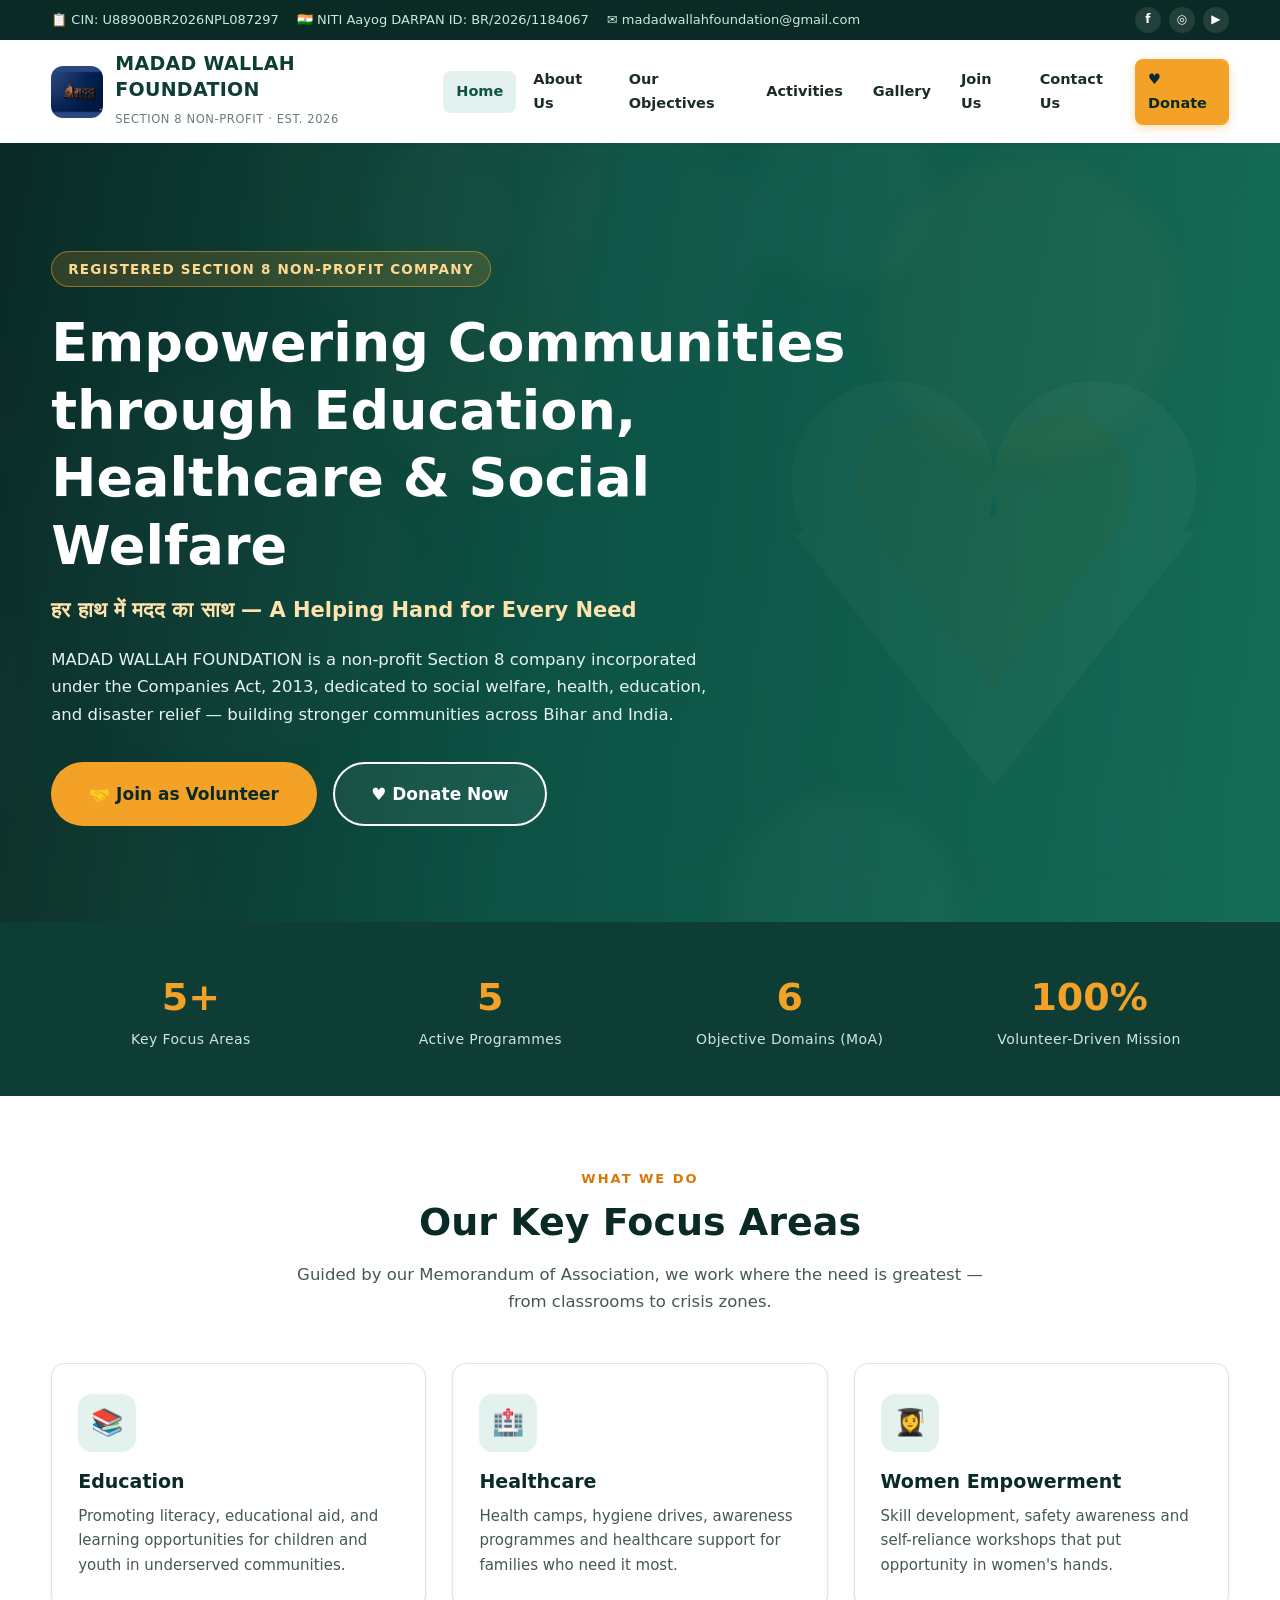
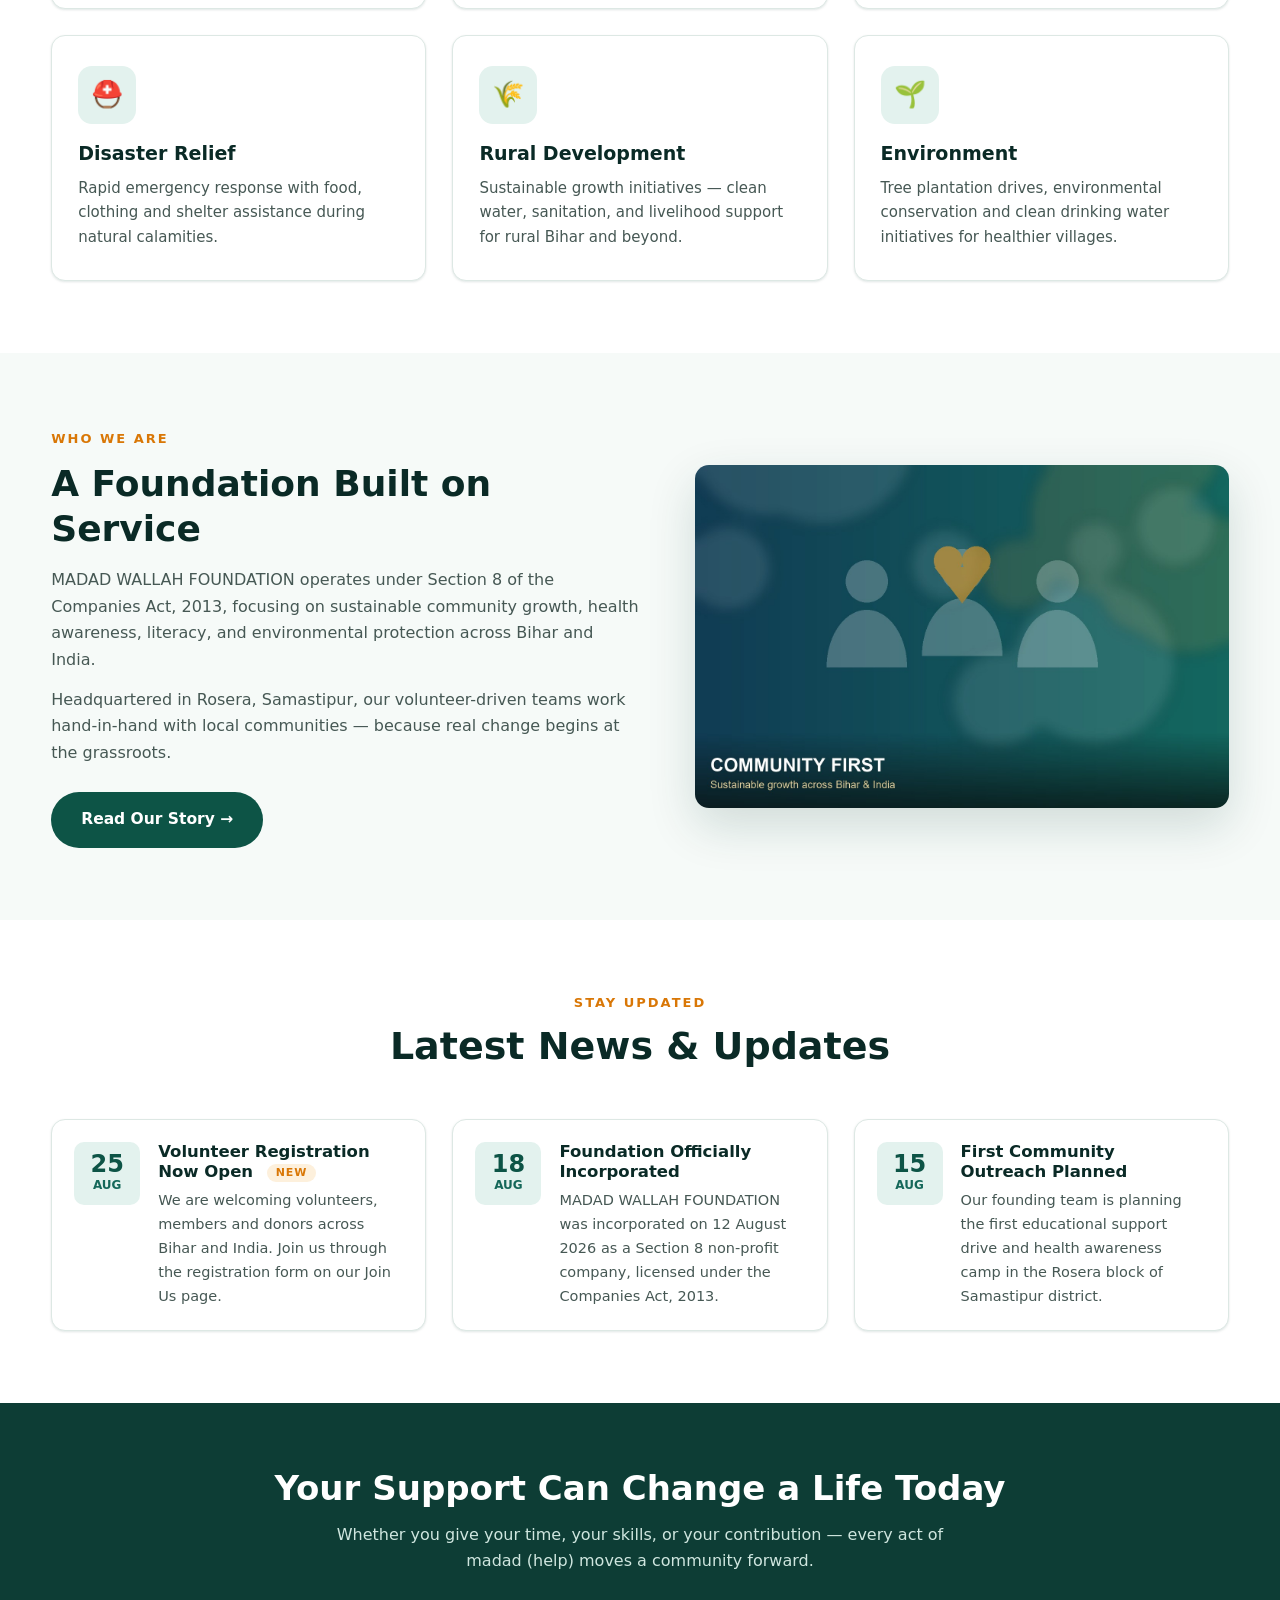
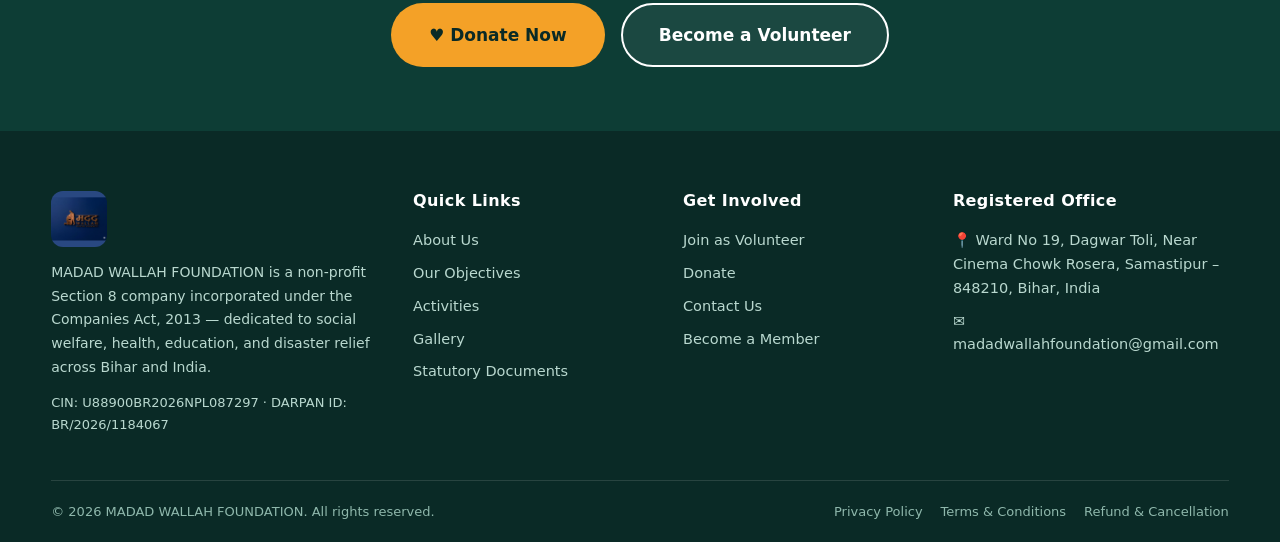
==== index.html @ ef41a932 "MWF NGO website: 12 pages, real logo + director photos" ====
<!DOCTYPE html>
<html lang="en">
<head>
  <meta charset="UTF-8">
  <meta name="viewport" content="width=device-width, initial-scale=1.0">
  <title>Madad Wallah Foundation — Empowering Communities through Education, Healthcare &amp; Social Welfare</title>
  <meta name="description" content="MADAD WALLAH FOUNDATION is a Section 8 non-profit company dedicated to social welfare, health, education, women empowerment, disaster relief and rural development across Bihar and India. DARPAN ID: BR/2026/1184067.">
  <meta name="keywords" content="NGO Bihar, Madad Wallah Foundation, Section 8 company, education NGO, healthcare camps, disaster relief, Samastipur, volunteer, donate">
  <meta property="og:title" content="Madad Wallah Foundation — A Helping Hand for Every Need">
  <meta property="og:description" content="Non-profit Section 8 company dedicated to social welfare, health, education and disaster relief across Bihar and India.">
  <meta property="og:type" content="website">
  <meta property="og:image" content="images/hero-main.jpg">
  <link rel="icon" type="image/png" href="images/favicon.png">
  <link rel="stylesheet" href="css/style.css">
  <script type="application/ld+json">
  {
    "@context": "https://schema.org",
    "@type": "NGO",
    "name": "MADAD WALLAH FOUNDATION",
    "alternateName": "Madad Wallah Foundation",
    "description": "Non-profit Section 8 company incorporated under the Companies Act, 2013, dedicated to social welfare, health, education, and disaster relief.",
    "foundingDate": "2026-08-12",
    "email": "madadwallahfoundation@gmail.com",
    "address": {
      "@type": "PostalAddress",
      "streetAddress": "Ward No 19, Dagwar Toli, Near Cinema Chowk Rosera",
      "addressLocality": "Rosera",
      "addressRegion": "Samastipur, Bihar",
      "postalCode": "848210",
      "addressCountry": "IN"
    },
    "areaServed": "India",
    "identifier": [
      {"@type": "PropertyValue", "name": "CIN", "value": "U88900BR2026NPL087297"},
      {"@type": "PropertyValue", "name": "DARPAN ID", "value": "BR/2026/1184067"},
      {"@type": "PropertyValue", "name": "PAN", "value": "AAVCM3586H"}
    ]
  }
  </script>
</head>
<body>
<a class="skip-link" href="#main">Skip to main content</a>

<!-- ======= TOP INFO BAR ======= -->
<div class="topbar">
  <div class="container">
    <div class="reg-info">
      <span>📋 CIN: U88900BR2026NPL087297</span>
      <span>🇮🇳 NITI Aayog DARPAN ID: BR/2026/1184067</span>
      <span>✉️ madadwallahfoundation@gmail.com</span>
    </div>
    <div class="socials">
      <a href="#" aria-label="Facebook" title="Facebook">f</a>
      <a href="#" aria-label="Instagram" title="Instagram">◎</a>
      <a href="#" aria-label="YouTube" title="YouTube">▶</a>
    </div>
  </div>
</div>

<!-- ======= HEADER / NAV ======= -->
<header class="site-header">
  <div class="container">
    <a class="brand" href="index.html">
      <img src="images/logo.png" alt="Madad Wallah Foundation logo">
      <span>
        <span class="brand-name">MADAD WALLAH FOUNDATION</span><br>
        <span class="brand-sub">Section 8 Non-Profit · Est. 2026</span>
      </span>
    </a>
    <button class="nav-toggle" aria-label="Toggle navigation menu" aria-expanded="false">☰</button>
    <nav class="main-nav" aria-label="Primary navigation">
      <ul>
        <li><a href="index.html">Home</a></li>
        <li><a href="about.html">About Us</a></li>
        <li><a href="objectives.html">Our Objectives</a></li>
        <li><a href="activities.html">Activities</a></li>
        <li><a href="gallery.html">Gallery</a></li>
        <li><a href="join.html">Join Us</a></li>
        <li><a href="contact.html">Contact Us</a></li>
        <li><a href="donate.html" class="nav-donate">♥ Donate</a></li>
      </ul>
    </nav>
  </div>
</header>

<main id="main">

<!-- ======= HERO ======= -->
<section class="hero">
  <div class="container">
    <span class="kicker">Registered Section 8 Non-Profit Company</span>
    <h1>Empowering Communities through Education, Healthcare &amp; Social Welfare</h1>
    <p class="tagline">हर हाथ में मदद का साथ — A Helping Hand for Every Need</p>
    <p class="intro">MADAD WALLAH FOUNDATION is a non-profit Section 8 company incorporated under the Companies Act, 2013, dedicated to social welfare, health, education, and disaster relief — building stronger communities across Bihar and India.</p>
    <div class="cta-row">
      <a href="join.html" class="btn btn-accent btn-lg">🤝 Join as Volunteer</a>
      <a href="donate.html" class="btn btn-outline btn-lg">♥ Donate Now</a>
    </div>
  </div>
</section>

<!-- ======= STATS ======= -->
<section class="stats" aria-label="Foundation highlights">
  <div class="container">
    <div class="stat"><div class="num" data-count="5" data-suffix="+">0</div><div class="lbl">Key Focus Areas</div></div>
    <div class="stat"><div class="num" data-count="5" data-suffix="">0</div><div class="lbl">Active Programmes</div></div>
    <div class="stat"><div class="num" data-count="6" data-suffix="">0</div><div class="lbl">Objective Domains (MoA)</div></div>
    <div class="stat"><div class="num" data-count="100" data-suffix="%">0</div><div class="lbl">Volunteer-Driven Mission</div></div>
  </div>
</section>

<!-- ======= KEY FOCUS AREAS ======= -->
<section class="section">
  <div class="container">
    <div class="section-head">
      <span class="eyebrow">What We Do</span>
      <h2>Our Key Focus Areas</h2>
      <p>Guided by our Memorandum of Association, we work where the need is greatest — from classrooms to crisis zones.</p>
    </div>
    <div class="grid grid-3">
      <div class="card">
        <div class="icon">📚</div>
        <h3>Education</h3>
        <p>Promoting literacy, educational aid, and learning opportunities for children and youth in underserved communities.</p>
      </div>
      <div class="card">
        <div class="icon">🏥</div>
        <h3>Healthcare</h3>
        <p>Health camps, hygiene drives, awareness programmes and healthcare support for families who need it most.</p>
      </div>
      <div class="card">
        <div class="icon">👩‍🎓</div>
        <h3>Women Empowerment</h3>
        <p>Skill development, safety awareness and self-reliance workshops that put opportunity in women's hands.</p>
      </div>
      <div class="card">
        <div class="icon">⛑️</div>
        <h3>Disaster Relief</h3>
        <p>Rapid emergency response with food, clothing and shelter assistance during natural calamities.</p>
      </div>
      <div class="card">
        <div class="icon">🌾</div>
        <h3>Rural Development</h3>
        <p>Sustainable growth initiatives — clean water, sanitation, and livelihood support for rural Bihar and beyond.</p>
      </div>
      <div class="card">
        <div class="icon">🌱</div>
        <h3>Environment</h3>
        <p>Tree plantation drives, environmental conservation and clean drinking water initiatives for healthier villages.</p>
      </div>
    </div>
  </div>
</section>

<!-- ======= ABOUT PREVIEW ======= -->
<section class="section section-soft">
  <div class="container">
    <div class="about-split">
      <div>
        <span class="eyebrow" style="color:var(--saffron-600);font-weight:800;letter-spacing:2px;text-transform:uppercase;font-size:13px;">Who We Are</span>
        <h2 style="font-size:clamp(26px,3vw,36px);margin:10px 0 16px;">A Foundation Built on Service</h2>
        <p style="color:var(--ink-soft);margin-bottom:14px;">MADAD WALLAH FOUNDATION operates under Section 8 of the Companies Act, 2013, focusing on sustainable community growth, health awareness, literacy, and environmental protection across Bihar and India.</p>
        <p style="color:var(--ink-soft);margin-bottom:26px;">Headquartered in Rosera, Samastipur, our volunteer-driven teams work hand-in-hand with local communities — because real change begins at the grassroots.</p>
        <a href="about.html" class="btn btn-primary">Read Our Story →</a>
      </div>
      <img src="images/about-community.jpg" alt="Madad Wallah Foundation volunteers working with the community" loading="lazy">
    </div>
  </div>
</section>

<!-- ======= LATEST NEWS ======= -->
<section class="section">
  <div class="container">
    <div class="section-head">
      <span class="eyebrow">Stay Updated</span>
      <h2>Latest News &amp; Updates</h2>
    </div>
    <div class="grid grid-3">
      <article class="news-item">
        <div class="date"><div class="d">25</div><div class="m">Aug</div></div>
        <div>
          <h3>Volunteer Registration Now Open <span class="badge-new">New</span></h3>
          <p>We are welcoming volunteers, members and donors across Bihar and India. Join us through the registration form on our Join Us page.</p>
        </div>
      </article>
      <article class="news-item">
        <div class="date"><div class="d">18</div><div class="m">Aug</div></div>
        <div>
          <h3>Foundation Officially Incorporated</h3>
          <p>MADAD WALLAH FOUNDATION was incorporated on 12 August 2026 as a Section 8 non-profit company, licensed under the Companies Act, 2013.</p>
        </div>
      </article>
      <article class="news-item">
        <div class="date"><div class="d">15</div><div class="m">Aug</div></div>
        <div>
          <h3>First Community Outreach Planned</h3>
          <p>Our founding team is planning the first educational support drive and health awareness camp in the Rosera block of Samastipur district.</p>
        </div>
      </article>
    </div>
  </div>
</section>

<!-- ======= CTA BAND ======= -->
<section class="section section-dark" style="padding:64px 0;">
  <div class="container" style="text-align:center;">
    <h2 style="font-size:clamp(24px,3vw,34px);margin-bottom:12px;">Your Support Can Change a Life Today</h2>
    <p style="max-width:620px;margin:0 auto 28px;color:#cfe6df;">Whether you give your time, your skills, or your contribution — every act of madad (help) moves a community forward.</p>
    <div class="cta-row" style="display:flex;gap:16px;justify-content:center;flex-wrap:wrap;">
      <a href="donate.html" class="btn btn-accent btn-lg">♥ Donate Now</a>
      <a href="join.html" class="btn btn-outline btn-lg">Become a Volunteer</a>
    </div>
  </div>
</section>

</main>

<!-- ======= FOOTER ======= -->
<footer class="site-footer">
  <div class="container">
    <div class="footer-grid">
      <div class="footer-brand">
        <img src="images/logo.png" alt="Madad Wallah Foundation logo">
        <p>MADAD WALLAH FOUNDATION is a non-profit Section 8 company incorporated under the Companies Act, 2013 — dedicated to social welfare, health, education, and disaster relief across Bihar and India.</p>
        <p style="margin-top:12px;font-size:13px;">CIN: U88900BR2026NPL087297 · DARPAN ID: BR/2026/1184067</p>
      </div>
      <div>
        <h4>Quick Links</h4>
        <ul>
          <li><a href="about.html">About Us</a></li>
          <li><a href="objectives.html">Our Objectives</a></li>
          <li><a href="activities.html">Activities</a></li>
          <li><a href="gallery.html">Gallery</a></li>
          <li><a href="transparency.html">Statutory Documents</a></li>
        </ul>
      </div>
      <div>
        <h4>Get Involved</h4>
        <ul>
          <li><a href="join.html">Join as Volunteer</a></li>
          <li><a href="donate.html">Donate</a></li>
          <li><a href="contact.html">Contact Us</a></li>
          <li><a href="join.html">Become a Member</a></li>
        </ul>
      </div>
      <div>
        <h4>Registered Office</h4>
        <ul>
          <li>📍 Ward No 19, Dagwar Toli, Near Cinema Chowk Rosera, Samastipur – 848210, Bihar, India</li>
          <li>✉️ <a href="mailto:madadwallahfoundation@gmail.com">madadwallahfoundation@gmail.com</a></li>
        </ul>
      </div>
    </div>
    <div class="footer-bottom">
      <span>© <span data-year>2026</span> MADAD WALLAH FOUNDATION. All rights reserved.</span>
      <div class="footer-legal">
        <a href="privacy-policy.html">Privacy Policy</a>
        <a href="terms.html">Terms &amp; Conditions</a>
        <a href="refund-policy.html">Refund &amp; Cancellation</a>
      </div>
    </div>
  </div>
</footer>

<button class="back-top" aria-label="Back to top">↑</button>
<script src="js/main.js"></script>
</body>
</html>
---- css/style.css ----
/* ============================================================
   MADAD WALLAH FOUNDATION — Main Stylesheet
   Production NGO website · Section 8 Company
   ============================================================ */

:root {
  --green-900: #0a2a26;
  --green-800: #0d3d35;
  --green-700: #0d5446;
  --green-600: #15685a;
  --green-500: #1e8a72;
  --green-100: #e3f2ee;
  --green-50:  #f2faf7;
  --saffron-600: #d97706;
  --saffron-500: #f4a127;
  --saffron-100: #fdf0dc;
  --ink: #1c2b28;
  --ink-soft: #465854;
  --muted: #6b7d78;
  --line: #dde8e4;
  --bg: #ffffff;
  --bg-soft: #f6faf8;
  --white: #ffffff;
  --danger: #b91c1c;
  --radius: 14px;
  --radius-sm: 9px;
  --shadow-sm: 0 1px 3px rgba(13, 61, 53, .08), 0 1px 2px rgba(13, 61, 53, .05);
  --shadow-md: 0 6px 24px rgba(13, 61, 53, .10);
  --shadow-lg: 0 18px 48px rgba(13, 61, 53, .16);
  --font-head: "Segoe UI", "Trebuchet MS", system-ui, -apple-system, sans-serif;
  --font-body: "Segoe UI", system-ui, -apple-system, "Helvetica Neue", Arial, sans-serif;
}

* { margin: 0; padding: 0; box-sizing: border-box; }
html { scroll-behavior: smooth; }
body {
  font-family: var(--font-body);
  color: var(--ink);
  background: var(--bg);
  line-height: 1.65;
  font-size: 16px;
  -webkit-font-smoothing: antialiased;
}
img { max-width: 100%; display: block; }
a { color: var(--green-600); text-decoration: none; }
a:hover { color: var(--green-500); }
h1, h2, h3, h4 { font-family: var(--font-head); line-height: 1.25; color: var(--green-900); }
.container { width: min(1180px, 92%); margin: 0 auto; }
.section { padding: 72px 0; }
.section-soft { background: var(--bg-soft); }
.section-dark { background: var(--green-800); color: #dcefe9; }
.section-dark h2, .section-dark h3 { color: #fff; }

/* ---------- accessibility ---------- */
.skip-link {
  position: absolute; left: -9999px; top: 0; z-index: 200;
  background: var(--green-700); color: #fff; padding: 10px 18px; border-radius: 0 0 8px 0;
}
.skip-link:focus { left: 0; color: #fff; }
:focus-visible { outline: 3px solid var(--saffron-500); outline-offset: 2px; }

/* ---------- top info bar ---------- */
.topbar {
  background: var(--green-900);
  color: #cfe6df;
  font-size: 13px;
}
.topbar .container {
  display: flex; align-items: center; justify-content: space-between;
  gap: 12px; padding: 7px 0; flex-wrap: wrap;
}
.topbar .reg-info { display: flex; gap: 18px; flex-wrap: wrap; }
.topbar .reg-info span { display: inline-flex; align-items: center; gap: 6px; }
.topbar .socials { display: flex; gap: 8px; }
.topbar .socials a {
  width: 26px; height: 26px; border-radius: 50%;
  display: inline-flex; align-items: center; justify-content: center;
  background: rgba(255,255,255,.10); color: #fff; font-size: 12px; font-weight: 700;
  transition: background .2s;
}
.topbar .socials a:hover { background: var(--saffron-500); color: var(--green-900); }

/* ---------- header / nav ---------- */
.site-header {
  background: #fff; position: sticky; top: 0; z-index: 100;
  box-shadow: var(--shadow-sm);
}
.site-header .container {
  display: flex; align-items: center; justify-content: space-between;
  padding: 12px 0; gap: 20px;
}
.brand { display: flex; align-items: center; gap: 12px; }
.brand img { width: 52px; height: 52px; border-radius: 12px; }
.brand .brand-name { font-family: var(--font-head); font-weight: 800; font-size: 19px; color: var(--green-800); letter-spacing: .3px; line-height: 1.15; }
.brand .brand-sub { font-size: 11.5px; color: var(--muted); letter-spacing: .6px; text-transform: uppercase; }

.main-nav ul { display: flex; list-style: none; gap: 4px; align-items: center; }
.main-nav a {
  display: block; padding: 9px 13px; border-radius: 8px;
  color: var(--ink); font-weight: 600; font-size: 14.5px; transition: all .18s;
}
.main-nav a:hover { background: var(--green-100); color: var(--green-700); }
.main-nav a.active { color: var(--green-700); background: var(--green-100); }
.main-nav a.nav-donate {
  background: var(--saffron-500); color: var(--green-900); font-weight: 800;
  box-shadow: 0 3px 10px rgba(244,161,39,.35);
}
.main-nav a.nav-donate:hover { background: var(--saffron-600); color: #fff; }

.nav-toggle {
  display: none; background: none; border: 2px solid var(--green-700);
  border-radius: 8px; padding: 7px 11px; cursor: pointer; color: var(--green-700);
  font-size: 20px; line-height: 1;
}

/* ---------- buttons ---------- */
.btn {
  display: inline-flex; align-items: center; justify-content: center; gap: 9px;
  padding: 13px 28px; border-radius: 999px; font-weight: 700; font-size: 15.5px;
  border: 2px solid transparent; cursor: pointer; transition: all .2s; text-align: center;
}
.btn-primary { background: var(--green-700); color: #fff; }
.btn-primary:hover { background: var(--green-600); color: #fff; transform: translateY(-2px); box-shadow: var(--shadow-md); }
.btn-accent { background: var(--saffron-500); color: var(--green-900); }
.btn-accent:hover { background: var(--saffron-600); color: #fff; transform: translateY(-2px); box-shadow: var(--shadow-md); }
.btn-outline { border-color: #fff; color: #fff; background: rgba(255,255,255,.06); }
.btn-outline:hover { background: #fff; color: var(--green-800); }
.btn-outline-dark { border-color: var(--green-700); color: var(--green-700); }
.btn-outline-dark:hover { background: var(--green-700); color: #fff; }
.btn-lg { padding: 16px 36px; font-size: 17px; }
.btn-block { width: 100%; }

/* ---------- hero ---------- */
.hero {
  position: relative; color: #fff; overflow: hidden;
  background: linear-gradient(100deg, rgba(10,42,38,.92) 0%, rgba(13,84,70,.82) 45%, rgba(21,110,88,.62) 100%),
              url("../images/hero-main.jpg") center/cover no-repeat;
}
.hero .container { padding: 108px 0 96px; position: relative; z-index: 2; }
.hero .kicker {
  display: inline-block; background: rgba(244,161,39,.16); border: 1px solid rgba(244,161,39,.5);
  color: #ffd98f; padding: 6px 16px; border-radius: 999px; font-size: 13.5px; font-weight: 700;
  letter-spacing: 1.2px; text-transform: uppercase; margin-bottom: 22px;
}
.hero h1 { color: #fff; font-size: clamp(30px, 4.6vw, 54px); font-weight: 800; max-width: 820px; margin-bottom: 14px; }
.hero .tagline { font-size: clamp(17px, 2vw, 21px); color: #ffe3ae; font-weight: 600; margin-bottom: 18px; }
.hero p.intro { max-width: 680px; font-size: 16.5px; color: #e6f4ef; margin-bottom: 34px; }
.hero .cta-row { display: flex; gap: 16px; flex-wrap: wrap; }

/* ---------- section headings ---------- */
.section-head { text-align: center; max-width: 720px; margin: 0 auto 48px; }
.section-head .eyebrow {
  color: var(--saffron-600); font-weight: 800; letter-spacing: 2px; text-transform: uppercase;
  font-size: 13px; margin-bottom: 10px; display: block;
}
.section-head h2 { font-size: clamp(26px, 3.2vw, 38px); margin-bottom: 14px; }
.section-head p { color: var(--ink-soft); font-size: 16.5px; }

/* ---------- cards / grids ---------- */
.grid { display: grid; gap: 26px; }
.grid-2 { grid-template-columns: repeat(2, 1fr); }
.grid-3 { grid-template-columns: repeat(3, 1fr); }
.grid-4 { grid-template-columns: repeat(4, 1fr); }

.card {
  background: #fff; border: 1px solid var(--line); border-radius: var(--radius);
  padding: 30px 26px; box-shadow: var(--shadow-sm); transition: all .22s;
}
.card:hover { transform: translateY(-5px); box-shadow: var(--shadow-md); border-color: #c4ddd5; }
.card .icon {
  width: 58px; height: 58px; border-radius: 14px; display: flex; align-items: center; justify-content: center;
  font-size: 26px; margin-bottom: 18px; background: var(--green-100);
}
.card h3 { font-size: 19px; margin-bottom: 10px; }
.card p { color: var(--ink-soft); font-size: 15px; }

/* ---------- stats strip ---------- */
.stats { background: var(--green-800); color: #fff; }
.stats .container { display: grid; grid-template-columns: repeat(4, 1fr); gap: 20px; padding: 44px 0; text-align: center; }
.stat .num { font-size: 38px; font-weight: 800; color: var(--saffron-500); font-family: var(--font-head); }
.stat .lbl { font-size: 14px; color: #cfe6df; letter-spacing: .4px; }

/* ---------- news ---------- */
.news-item {
  display: flex; gap: 18px; background: #fff; border: 1px solid var(--line);
  border-radius: var(--radius); padding: 22px; box-shadow: var(--shadow-sm);
}
.news-item .date {
  flex: 0 0 66px; text-align: center; background: var(--green-100); border-radius: 10px;
  padding: 10px 6px; height: fit-content;
}
.news-item .date .d { font-size: 24px; font-weight: 800; color: var(--green-700); line-height: 1; }
.news-item .date .m { font-size: 12px; font-weight: 700; color: var(--green-600); text-transform: uppercase; }
.news-item h3 { font-size: 16.5px; margin-bottom: 6px; }
.news-item p { font-size: 14.5px; color: var(--ink-soft); }
.badge-new {
  display: inline-block; background: var(--saffron-100); color: var(--saffron-600);
  font-size: 11px; font-weight: 800; padding: 2px 9px; border-radius: 999px;
  letter-spacing: .8px; text-transform: uppercase; margin-left: 8px; vertical-align: middle;
}

/* ---------- page hero (inner pages) ---------- */
.page-hero {
  background: linear-gradient(100deg, rgba(10,42,38,.94), rgba(13,84,70,.86)),
              url("../images/hero-main.jpg") center/cover no-repeat;
  color: #fff; padding: 64px 0; text-align: center;
}
.page-hero h1 { color: #fff; font-size: clamp(28px, 4vw, 44px); margin-bottom: 10px; }
.page-hero p { color: #d7ece5; max-width: 640px; margin: 0 auto; font-size: 16.5px; }
.breadcrumb { font-size: 13.5px; color: #a9cfc3; margin-top: 14px; }
.breadcrumb a { color: #ffd98f; }

/* ---------- about ---------- */
.about-split { display: grid; grid-template-columns: 1.05fr .95fr; gap: 54px; align-items: center; }
.about-split img { border-radius: var(--radius); box-shadow: var(--shadow-lg); }
.vm-card { border-left: 5px solid var(--saffron-500); }
.vm-card.mission { border-left-color: var(--green-600); }

.leader-card { text-align: center; }
.leader-card img {
  width: 132px; height: 132px; border-radius: 50%; margin: 0 auto 16px;
  border: 4px solid var(--green-100); box-shadow: var(--shadow-sm); object-fit: cover;
}
.leader-card h3 { font-size: 18px; }
.leader-card .role { color: var(--saffron-600); font-weight: 700; font-size: 13.5px; text-transform: uppercase; letter-spacing: 1px; margin-bottom: 8px; }
.leader-card p { font-size: 14px; }
.bio-list { list-style: none; margin-top: 14px; text-align: left; border-top: 1px solid var(--line); }
.bio-list li {
  display: flex; justify-content: space-between; gap: 12px; padding: 9px 4px;
  border-bottom: 1px dashed var(--line); font-size: 14px;
}
.bio-list .bio-label { color: var(--muted); font-weight: 600; white-space: nowrap; }
.bio-list .bio-value { color: var(--green-900); font-weight: 700; text-align: right; }

/* ---------- objectives ---------- */
.obj-card { position: relative; overflow: hidden; }
.obj-card::before {
  content: ""; position: absolute; top: 0; left: 0; right: 0; height: 4px;
  background: linear-gradient(90deg, var(--green-600), var(--saffron-500));
}
.obj-card ul { list-style: none; margin-top: 12px; }
.obj-card li { padding: 5px 0 5px 24px; position: relative; font-size: 14.5px; color: var(--ink-soft); }
.obj-card li::before { content: "✓"; position: absolute; left: 0; color: var(--green-600); font-weight: 800; }

/* ---------- activities ---------- */
.activity-card { padding: 0; overflow: hidden; }
.activity-card img { height: 210px; width: 100%; object-fit: cover; }
.activity-card .body { padding: 24px; }
.activity-card .tag {
  display: inline-block; background: var(--green-100); color: var(--green-700);
  font-size: 12px; font-weight: 800; padding: 4px 12px; border-radius: 999px;
  letter-spacing: .6px; text-transform: uppercase; margin-bottom: 12px;
}

/* ---------- gallery ---------- */
.gallery-grid { display: grid; grid-template-columns: repeat(3, 1fr); gap: 22px; }
.gallery-item {
  position: relative; border-radius: var(--radius); overflow: hidden; cursor: pointer;
  box-shadow: var(--shadow-sm); border: none; padding: 0; background: none; display: block; width: 100%;
}
.gallery-item img { width: 100%; height: 260px; object-fit: cover; transition: transform .35s; }
.gallery-item:hover img { transform: scale(1.06); }
.gallery-item .cap {
  position: absolute; inset: auto 0 0 0; padding: 34px 18px 14px; color: #fff; text-align: left;
  background: linear-gradient(transparent, rgba(8,20,18,.85)); font-weight: 700; font-size: 15px;
}
.gallery-item .cap small { display: block; font-weight: 400; color: #ffd98f; font-size: 12.5px; }

/* lightbox */
.lightbox {
  position: fixed; inset: 0; background: rgba(6,18,16,.92); z-index: 300;
  display: none; align-items: center; justify-content: center; padding: 30px;
}
.lightbox.open { display: flex; }
.lightbox img { max-width: min(960px, 94vw); max-height: 82vh; border-radius: 12px; box-shadow: var(--shadow-lg); }
.lightbox .lb-close {
  position: absolute; top: 22px; right: 30px; background: none; border: none; color: #fff;
  font-size: 40px; cursor: pointer; line-height: 1;
}
.lightbox .lb-cap { position: absolute; bottom: 26px; color: #e6f4ef; font-size: 15px; text-align: center; width: 100%; }

.video-grid { display: grid; grid-template-columns: repeat(2, 1fr); gap: 26px; }
.video-frame { position: relative; padding-bottom: 56.25%; border-radius: var(--radius); overflow: hidden; box-shadow: var(--shadow-md); background: var(--green-900); }
.video-frame iframe { position: absolute; inset: 0; width: 100%; height: 100%; border: 0; }

/* ---------- forms ---------- */
.form-card { background: #fff; border: 1px solid var(--line); border-radius: var(--radius); box-shadow: var(--shadow-md); padding: 38px; }
.form-grid { display: grid; grid-template-columns: 1fr 1fr; gap: 20px; }
.form-group { display: flex; flex-direction: column; gap: 7px; }
.form-group.full { grid-column: 1 / -1; }
.form-group label { font-weight: 700; font-size: 14px; color: var(--green-900); }
.form-group label .req { color: var(--danger); }
.form-group input, .form-group select, .form-group textarea {
  padding: 12px 14px; border: 1.5px solid var(--line); border-radius: var(--radius-sm);
  font-size: 15px; font-family: inherit; background: #fff; color: var(--ink); transition: border .2s;
}
.form-group input:focus, .form-group select:focus, .form-group textarea:focus {
  border-color: var(--green-600); outline: none; box-shadow: 0 0 0 3px rgba(30,138,114,.14);
}
.checkbox-row { display: flex; flex-wrap: wrap; gap: 12px; }
.checkbox-row label {
  display: inline-flex; align-items: center; gap: 8px; background: var(--bg-soft);
  border: 1.5px solid var(--line); padding: 9px 16px; border-radius: 999px; cursor: pointer;
  font-weight: 600; font-size: 14px; transition: all .18s;
}
.checkbox-row label:has(input:checked) { background: var(--green-100); border-color: var(--green-600); color: var(--green-800); }
.checkbox-row input { accent-color: var(--green-600); }
.form-note { font-size: 13px; color: var(--muted); margin-top: 14px; }
.form-success {
  display: none; background: var(--green-100); border: 1.5px solid var(--green-600);
  color: var(--green-800); padding: 16px 20px; border-radius: var(--radius-sm); font-weight: 600; margin-bottom: 20px;
}
.form-success.show { display: block; }

/* google form embed */
.gform-wrap { border-radius: var(--radius); overflow: hidden; box-shadow: var(--shadow-md); background: #fff; }
.gform-wrap iframe { width: 100%; height: 1180px; border: 0; display: block; }

/* ---------- donate ---------- */
.donate-grid { display: grid; grid-template-columns: 1.1fr .9fr; gap: 40px; align-items: start; }
.bank-table { width: 100%; border-collapse: collapse; background: #fff; border-radius: var(--radius); overflow: hidden; box-shadow: var(--shadow-sm); }
.bank-table th, .bank-table td { padding: 14px 18px; text-align: left; font-size: 15px; border-bottom: 1px solid var(--line); }
.bank-table th { background: var(--green-100); color: var(--green-800); width: 42%; font-size: 14px; }
.bank-table tr:last-child th, .bank-table tr:last-child td { border-bottom: none; }
.bank-table td { font-weight: 600; }
.copy-btn {
  background: var(--green-100); border: none; color: var(--green-700); font-size: 12px;
  font-weight: 800; padding: 3px 10px; border-radius: 6px; cursor: pointer; margin-left: 8px;
}
.copy-btn:hover { background: var(--green-600); color: #fff; }
.qr-card { text-align: center; }
.qr-card img { width: 230px; margin: 0 auto 14px; border: 1px solid var(--line); border-radius: 12px; padding: 10px; background: #fff; }
.amount-chips { display: flex; gap: 12px; flex-wrap: wrap; margin: 18px 0; }
.amount-chips button {
  border: 2px solid var(--green-600); background: #fff; color: var(--green-700);
  font-weight: 800; font-size: 16px; padding: 11px 22px; border-radius: 10px; cursor: pointer; transition: all .18s;
}
.amount-chips button:hover, .amount-chips button.sel { background: var(--green-700); color: #fff; }
.impact-list { list-style: none; margin-top: 8px; }
.impact-list li { padding: 10px 0 10px 34px; position: relative; border-bottom: 1px dashed var(--line); font-size: 15px; }
.impact-list li::before { content: "❤"; position: absolute; left: 4px; color: var(--saffron-500); font-size: 17px; }
.impact-list li strong { color: var(--green-800); }

/* ---------- transparency / statutory ---------- */
.doc-table { width: 100%; border-collapse: collapse; background: #fff; border-radius: var(--radius); overflow: hidden; box-shadow: var(--shadow-md); }
.doc-table th, .doc-table td { padding: 16px 22px; text-align: left; border-bottom: 1px solid var(--line); font-size: 15.5px; }
.doc-table thead th { background: var(--green-700); color: #fff; font-size: 14.5px; letter-spacing: .5px; text-transform: uppercase; }
.doc-table tbody tr:nth-child(even) { background: var(--bg-soft); }
.doc-table td:last-child { font-weight: 700; color: var(--green-800); font-family: Consolas, monospace; }

/* ---------- contact ---------- */
.contact-grid { display: grid; grid-template-columns: 1fr 1.15fr; gap: 40px; align-items: start; }
.contact-item { display: flex; gap: 16px; padding: 18px 0; border-bottom: 1px solid var(--line); }
.contact-item:last-child { border-bottom: none; }
.contact-item .ci-icon {
  flex: 0 0 48px; height: 48px; border-radius: 12px; background: var(--green-100);
  display: flex; align-items: center; justify-content: center; font-size: 21px;
}
.contact-item h3 { font-size: 16px; margin-bottom: 3px; }
.contact-item p, .contact-item a { font-size: 15px; color: var(--ink-soft); }
.map-frame { border-radius: var(--radius); overflow: hidden; box-shadow: var(--shadow-md); }
.map-frame iframe { width: 100%; height: 420px; border: 0; display: block; }

/* ---------- footer ---------- */
.site-footer { background: var(--green-900); color: #b9d8cf; font-size: 14.5px; }
.footer-grid { display: grid; grid-template-columns: 1.4fr 1fr 1fr 1.2fr; gap: 40px; padding: 60px 0 44px; }
.site-footer h4 { color: #fff; font-size: 16px; margin-bottom: 18px; letter-spacing: .4px; }
.site-footer ul { list-style: none; }
.site-footer li { margin-bottom: 9px; }
.site-footer a { color: #b9d8cf; }
.site-footer a:hover { color: var(--saffron-500); }
.footer-brand img { width: 56px; border-radius: 12px; margin-bottom: 14px; }
.footer-brand p { font-size: 14px; line-height: 1.7; }
.footer-bottom {
  border-top: 1px solid rgba(255,255,255,.12); padding: 20px 0; font-size: 13px;
  display: flex; justify-content: space-between; gap: 12px; flex-wrap: wrap; color: #8fb8ac;
}
.footer-bottom a { color: #8fb8ac; }
.footer-bottom a:hover { color: var(--saffron-500); }
.footer-legal { display: flex; gap: 18px; flex-wrap: wrap; }

/* ---------- misc ---------- */
.notice-box {
  background: var(--saffron-100); border: 1.5px solid var(--saffron-500); border-radius: var(--radius);
  padding: 20px 24px; color: #7c4a03; font-size: 15px;
}
.prose { max-width: 820px; margin: 0 auto; }
.prose h2 { font-size: 24px; margin: 34px 0 12px; }
.prose h3 { font-size: 19px; margin: 26px 0 10px; }
.prose p, .prose li { color: var(--ink-soft); font-size: 15.5px; margin-bottom: 12px; }
.prose ul, .prose ol { padding-left: 24px; margin-bottom: 16px; }
.back-top {
  position: fixed; right: 26px; bottom: 26px; z-index: 90; width: 46px; height: 46px;
  border-radius: 50%; background: var(--green-700); color: #fff; border: none; font-size: 20px;
  cursor: pointer; box-shadow: var(--shadow-md); opacity: 0; pointer-events: none; transition: all .25s;
}
.back-top.show { opacity: 1; pointer-events: auto; }
.back-top:hover { background: var(--saffron-500); color: var(--green-900); }

/* ---------- responsive ---------- */
@media (max-width: 1020px) {
  .grid-4 { grid-template-columns: repeat(2, 1fr); }
  .grid-3 { grid-template-columns: repeat(2, 1fr); }
  .footer-grid { grid-template-columns: 1fr 1fr; }
  .about-split, .donate-grid, .contact-grid { grid-template-columns: 1fr; }
  .stats .container { grid-template-columns: repeat(2, 1fr); }
}
@media (max-width: 860px) {
  .nav-toggle { display: block; }
  .main-nav {
    position: absolute; top: 100%; left: 0; right: 0; background: #fff;
    box-shadow: var(--shadow-lg); display: none; padding: 14px;
  }
  .main-nav.open { display: block; }
  .main-nav ul { flex-direction: column; align-items: stretch; gap: 2px; }
  .main-nav a { padding: 13px 16px; }
  .topbar .reg-info span:nth-child(2) { display: none; }
}
@media (max-width: 640px) {
  .section { padding: 52px 0; }
  .grid-2, .grid-3, .grid-4, .gallery-grid, .video-grid, .form-grid { grid-template-columns: 1fr; }
  .hero .container { padding: 76px 0 64px; }
  .footer-grid { grid-template-columns: 1fr; gap: 30px; }
  .form-card { padding: 26px 20px; }
  .gform-wrap iframe { height: 1400px; }
}
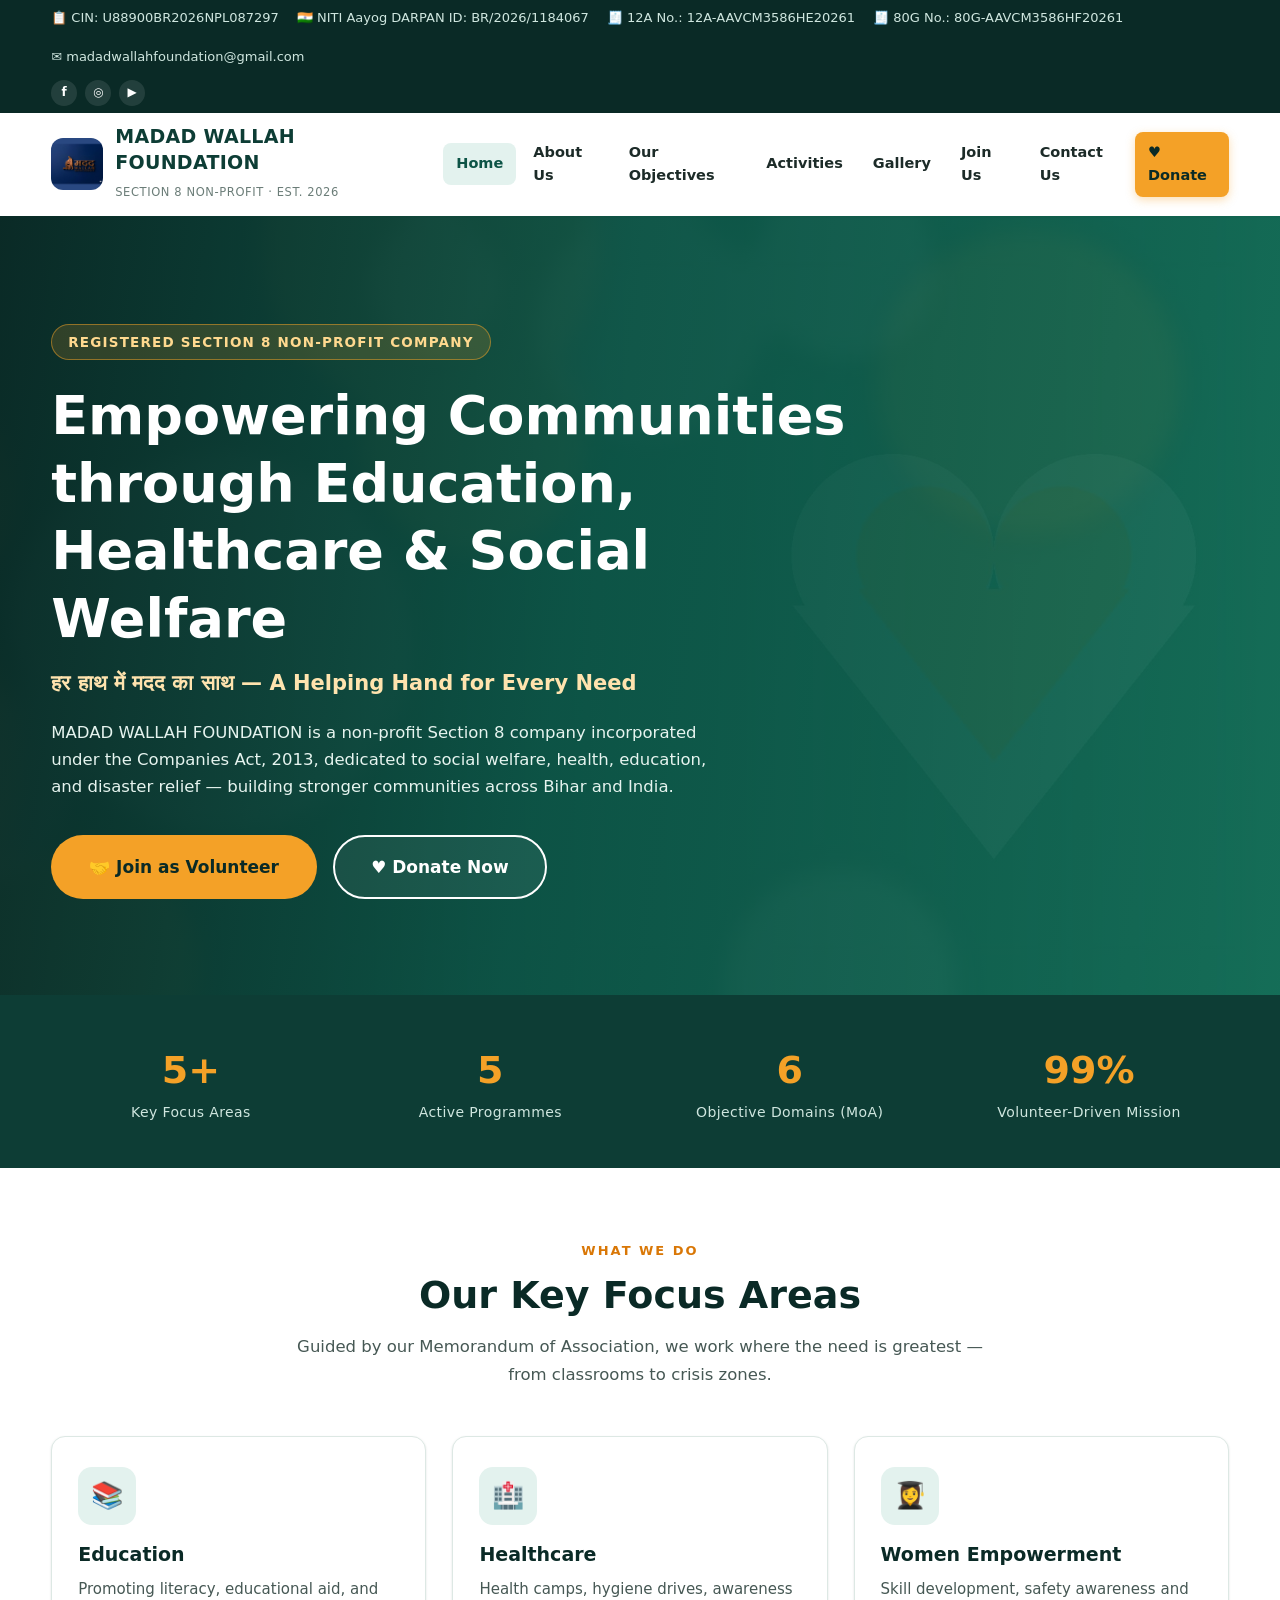
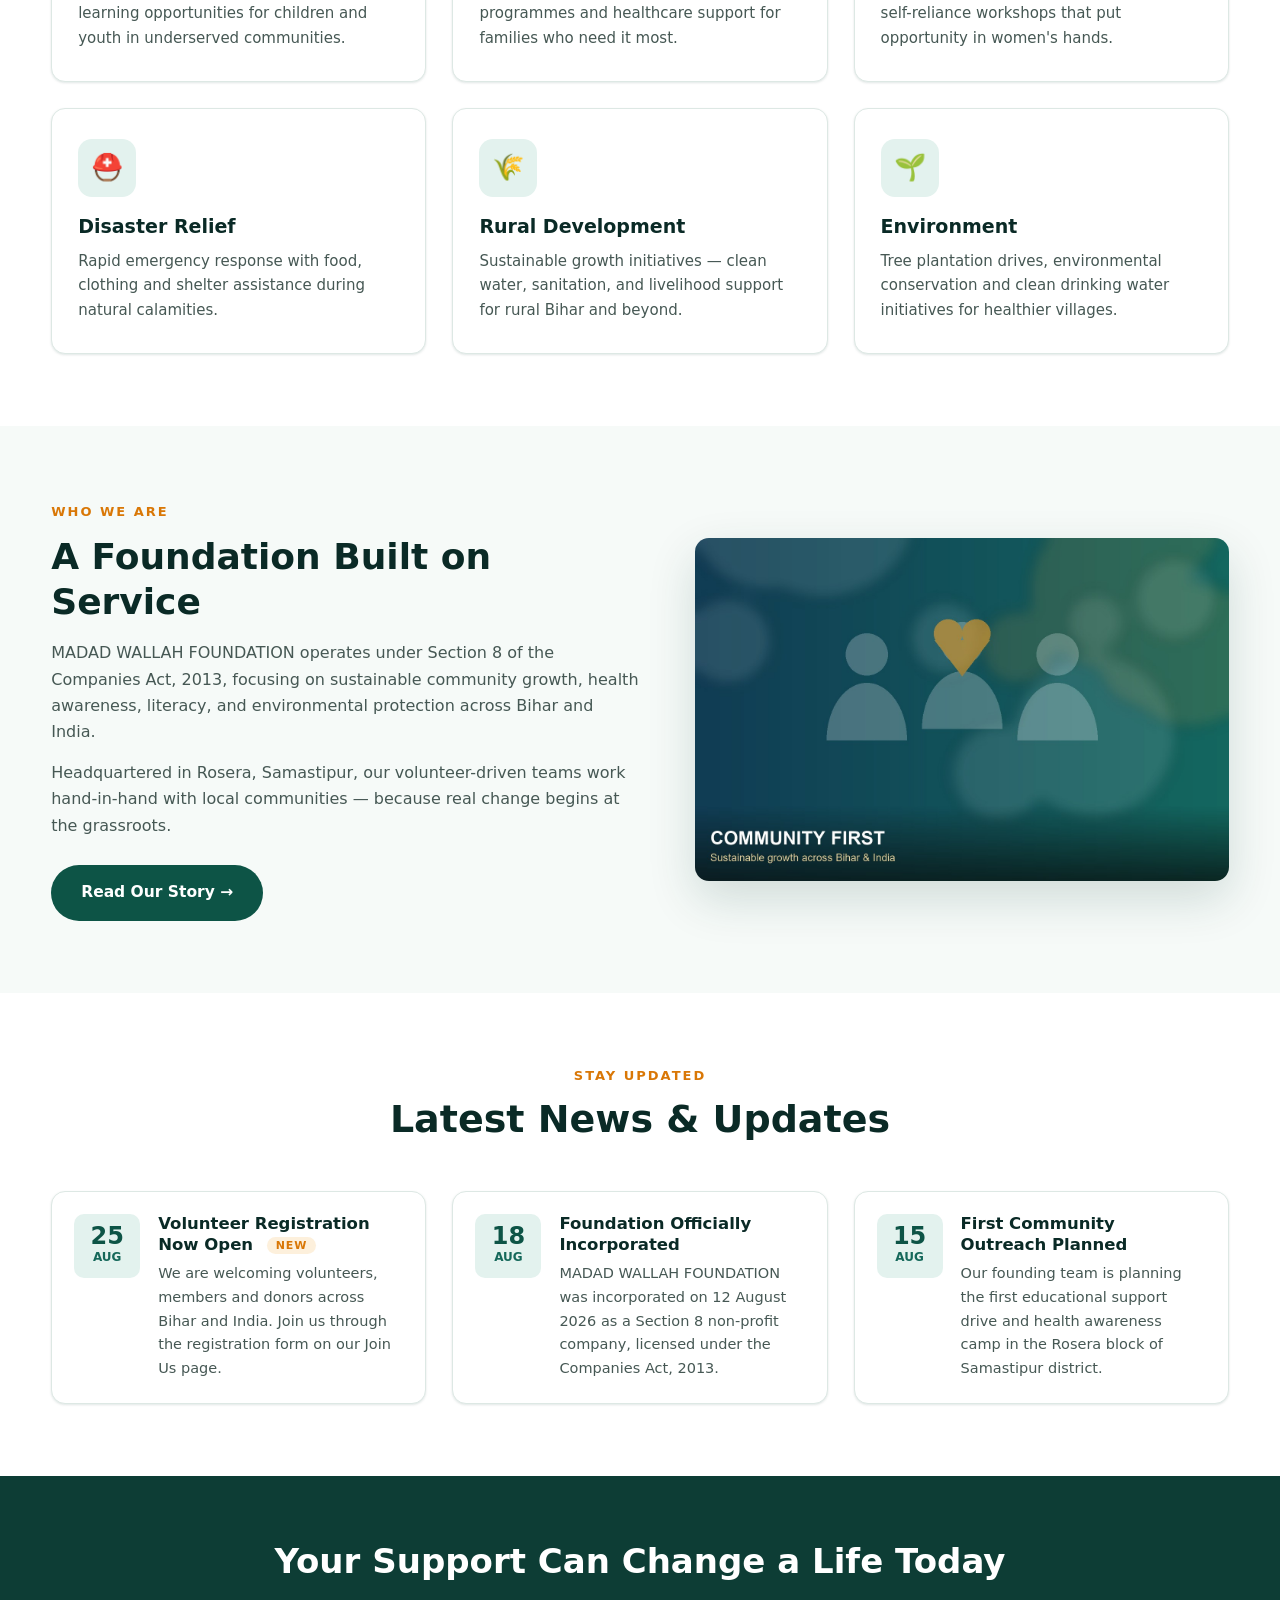
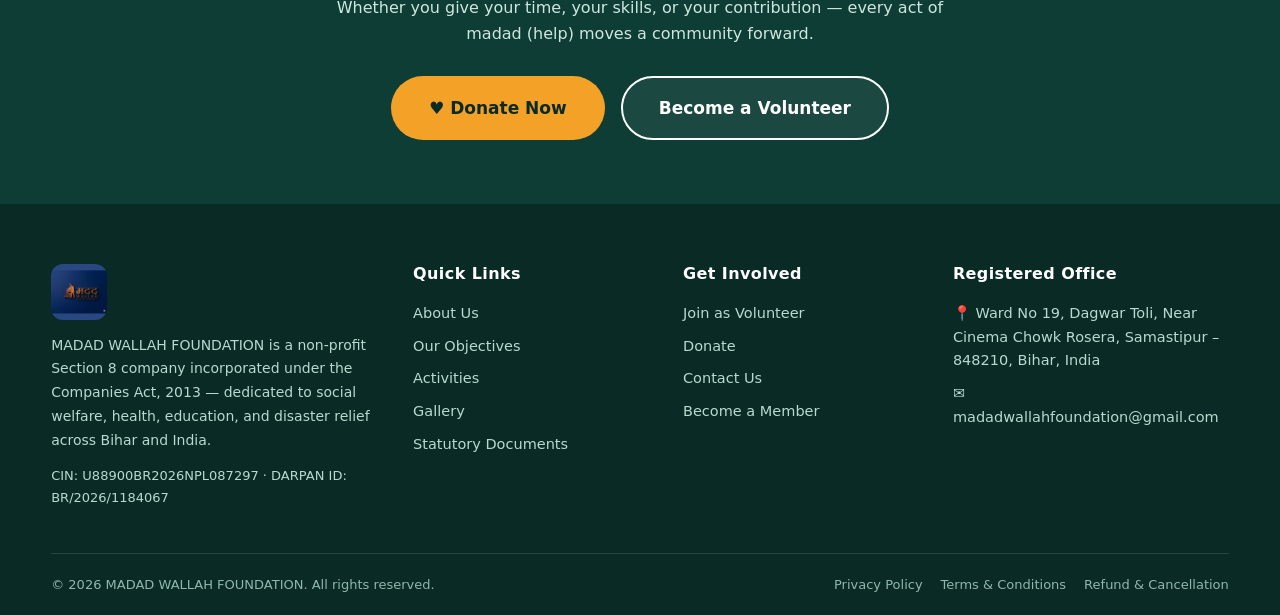
==== commit 1d8d50da: "Add 12A/80G registration numbers, official phone; new director photos; join form: birthdate celebrat" ====
--- a/index.html
+++ b/index.html
@@ -33,7 +33,9 @@
     "identifier": [
       {"@type": "PropertyValue", "name": "CIN", "value": "U88900BR2026NPL087297"},
       {"@type": "PropertyValue", "name": "DARPAN ID", "value": "BR/2026/1184067"},
-      {"@type": "PropertyValue", "name": "PAN", "value": "AAVCM3586H"}
+      {"@type": "PropertyValue", "name": "PAN", "value": "AAVCM3586H"},
+      {"@type": "PropertyValue", "name": "Income Tax 12A Registration No.", "value": "12A-AAVCM3586HE20261"},
+      {"@type": "PropertyValue", "name": "Income Tax 80G Approval No.", "value": "80G-AAVCM3586HF20261"}
     ]
   }
   </script>
@@ -47,6 +49,8 @@
     <div class="reg-info">
       <span>📋 CIN: U88900BR2026NPL087297</span>
       <span>🇮🇳 NITI Aayog DARPAN ID: BR/2026/1184067</span>
+      <span>🧾 12A No.: 12A-AAVCM3586HE20261</span>
+      <span>🧾 80G No.: 80G-AAVCM3586HF20261</span>
       <span>✉️ madadwallahfoundation@gmail.com</span>
     </div>
     <div class="socials">
